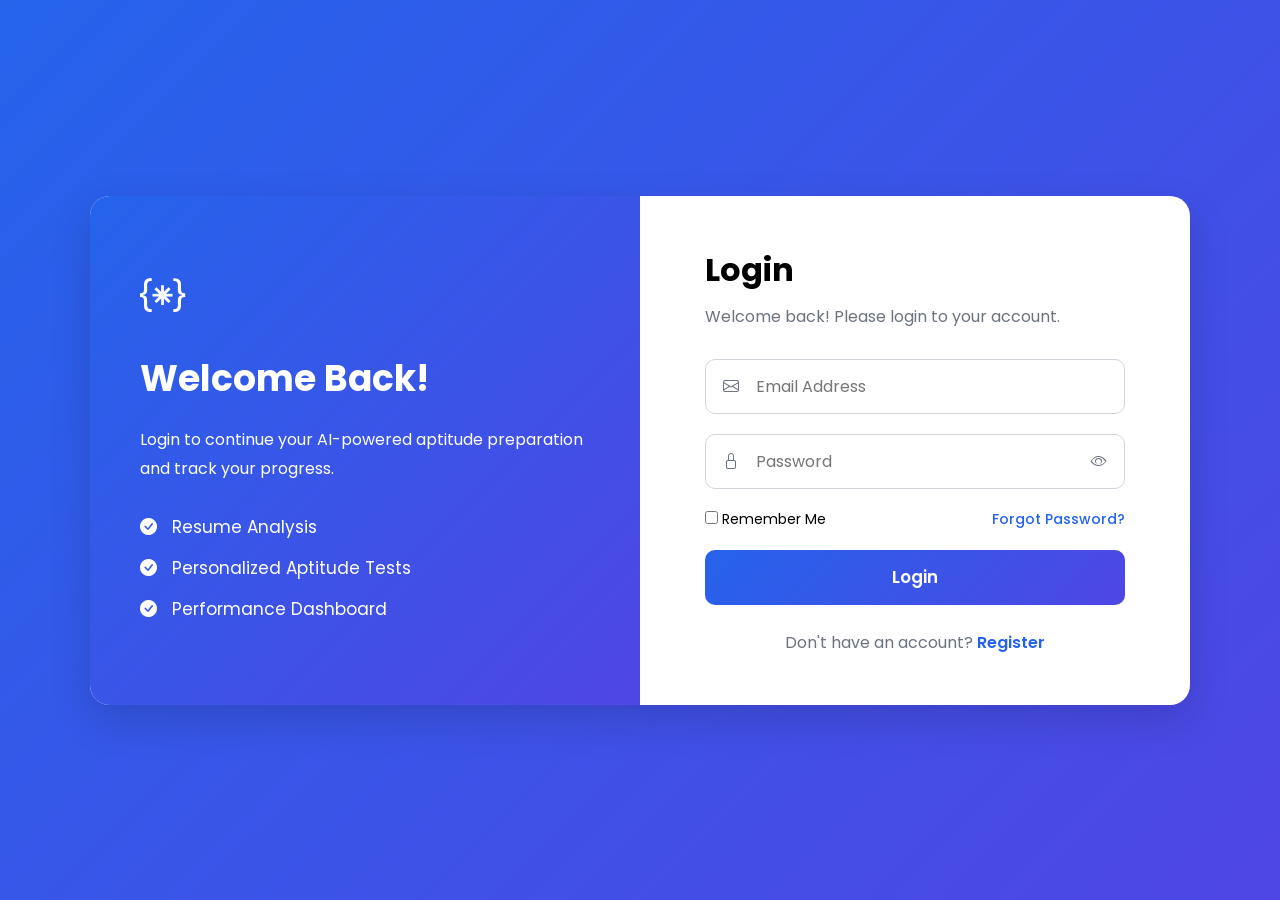
==== frontend/aptitude-test.html @ 39b8fb51 "Complete frontend of Resume Based Aptitude Test project" ====
<!DOCTYPE html>
<html lang="en">

<head>

    <meta charset="UTF-8">

    <meta name="viewport"
          content="width=device-width, initial-scale=1.0">

    <title>Aptitude Test | AptiResume AI</title>

    <!-- Google Font -->

    <link rel="preconnect"
          href="https://fonts.googleapis.com">

    <link rel="preconnect"
          href="https://fonts.gstatic.com"
          crossorigin>

    <link href="https://fonts.googleapis.com/css2?family=Poppins:wght@300;400;500;600;700&display=swap"
          rel="stylesheet">

    <!-- CSS -->

    <link rel="stylesheet"
          href="css/aptitude-test.css">

</head>

<body>

    <div class="test-container">

        <div class="test-box">

            <h1>Aptitude Test</h1>

            <p id="userName">

                Welcome

            </p>

            <div class="timer">

                Time Left:
                <span id="time">

                    30:00

                </span>

            </div>

            <div class="progress">

                Question

                <span id="questionNumber">

                    1

                </span>

                of

                <span id="totalQuestions">

                    10

                </span>

            </div>

            <h2 id="question">

                Loading Question...

            </h2>

            <div class="options">

                <button class="option">Option 1</button>

                <button class="option">Option 2</button>

                <button class="option">Option 3</button>

                <button class="option">Option 4</button>

            </div>

            <div class="navigation">

    <button id="prevBtn">

        Previous

    </button>

    <button id="submitBtn">

        Submit Test

    </button>

    <button id="nextBtn">

        Next

    </button>

</div>

        </div>

    </div>

    <script src="js/aptitude-test.js"></script>

</body>

</html>
---- frontend/css/aptitude-test.css ----
/* =========================================
   RESET
========================================= */

*{
    margin:0;
    padding:0;
    box-sizing:border-box;
    font-family:'Poppins',sans-serif;
}

body{

    background:linear-gradient(135deg,#2563eb,#4f46e5);

    min-height:100vh;

    display:flex;

    justify-content:center;

    align-items:center;

    padding:40px;

}

/* =========================================
   TEST CONTAINER
========================================= */

.test-container{

    width:100%;
    max-width:900px;

}

.test-box{

    background:#ffffff;

    border-radius:20px;

    padding:50px;

    box-shadow:0 15px 40px rgba(0,0,0,.15);

}

.test-box h1{

    color:#111827;

    margin-bottom:10px;

}

#userName{

    color:#6b7280;

    margin-bottom:30px;

}

.timer{

    background:#dbeafe;

    color:#2563eb;

    display:inline-block;

    padding:10px 20px;

    border-radius:30px;

    font-weight:600;

    margin-bottom:25px;

}

.progress{

    margin-bottom:25px;

    font-weight:600;

    color:#374151;

}

#question{

    margin-bottom:30px;

    color:#111827;

}
/* =========================================
   OPTIONS
========================================= */

.options{

    display:flex;

    flex-direction:column;

    gap:15px;

}

.option{

    border:2px solid #d1d5db;

    background:#ffffff;

    border-radius:10px;

    padding:15px;

    text-align:left;

    cursor:pointer;

    transition:.3s;

    font-size:16px;

}

.option:hover{

    background:#dbeafe;

    border-color:#2563eb;

}
.option.selected{

    background:#2563eb;

    color:white;

    border-color:#2563eb;

}

/* =========================================
   NAVIGATION
========================================= */

.navigation{

    display:flex;

    justify-content:space-between;

    margin-top:40px;

}

.navigation button{

    background:linear-gradient(135deg,#2563eb,#4f46e5);

    color:white;

    border:none;

    border-radius:10px;

    padding:14px 30px;

    cursor:pointer;

    font-size:16px;

    font-weight:600;

    transition:.3s;

}

.navigation button:hover{

    transform:translateY(-3px);

    box-shadow:0 12px 25px rgba(37,99,235,.35);

}
/* =========================================
   SUBMIT BUTTON
========================================= */

#submitBtn{

    background:#10b981;

}

#submitBtn:hover{

    box-shadow:0 12px 25px rgba(16,185,129,.35);

}
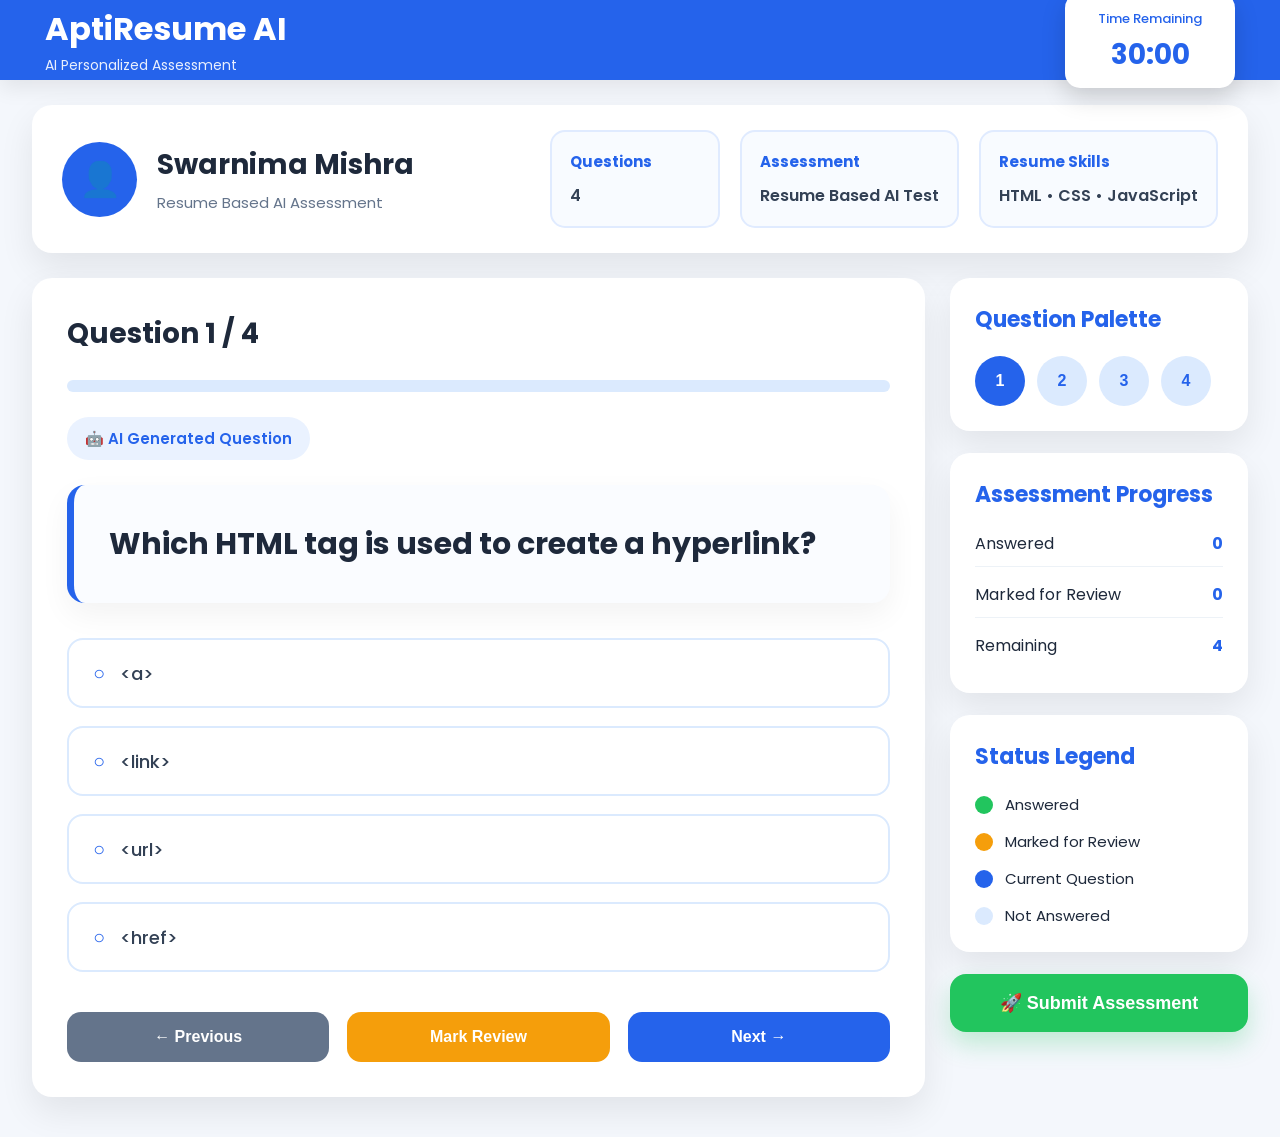
==== commit 4dfa7d1f: "Added AI result dashboard" ====
--- a/frontend/aptitude-test.html
+++ b/frontend/aptitude-test.html
@@ -31,95 +31,396 @@
 
 <body>
 
-    <div class="test-container">
-
-        <div class="test-box">
-
-            <h1>Aptitude Test</h1>
-
-            <p id="userName">
-
-                Welcome
+    <!-- ===========================
+            HEADER
+    ============================ -->
+
+    <header class="test-header">
+
+        <div class="logo">
+
+            <h1>AptiResume AI</h1>
+
+            <p>AI Personalized Assessment</p>
+
+        </div>
+
+        <div class="timer-container">
+
+            <span>Time Remaining</span>
+
+            <h2 id="timer">30:00</h2>
+
+        </div>
+
+    </header>
+
+
+
+    <!-- ===========================
+            CANDIDATE INFO
+    ============================ -->
+
+    <section class="candidate-card">
+
+        <div class="candidate-left">
+
+            <div class="profile-circle">
+
+                👤
+
+            </div>
+
+            <div>
+
+                <h2 id="candidateName">
+
+                    Swarnima Mishra
+
+                </h2>
+
+                <p>
+
+                    Resume Based AI Assessment
+
+                </p>
+
+            </div>
+
+        </div>
+
+
+        <div class="candidate-right">
+
+            <div class="info-box">
+
+                <h4>Questions</h4>
+
+                <span id="totalQuestions">
+
+                    15
+
+                </span>
+
+            </div>
+
+            <div class="info-box">
+
+                <h4>Assessment</h4>
+<span id="difficulty">
+    Resume Based AI Test
+</span>
+
+            </div>
+
+            <div class="info-box">
+
+                <h4>Resume Skills</h4>
+
+                <span id="skills">
+
+                    HTML • CSS • JavaScript
+
+                </span>
+
+            </div>
+
+        </div>
+
+    </section>
+
+
+
+    <!-- ===========================
+            MAIN CONTAINER
+    ============================ -->
+
+    <main class="assessment-container">
+
+
+
+        <!-- ===========================
+                LEFT PANEL
+        ============================ -->
+
+        <section class="left-panel">
+
+
+            <div class="question-top">
+
+                <div>
+
+                    <h3>
+
+                        Question
+
+                        <span id="questionNumber">
+
+                            1
+
+                        </span>
+
+                        /
+
+                        <span id="questionCount">
+
+                            15
+
+                        </span>
+
+                    </h3>
+
+                </div>
+
+            </div>
+
+
+            <!-- Progress -->
+
+            <div class="progress-section">
+
+                <div class="progress-bar">
+
+                    <div id="progressFill"></div>
+
+                </div>
+
+            </div>
+
+
+
+            <!-- AI Badge -->
+
+            <div class="ai-badge">
+
+                🤖 AI Generated Question
+
+            </div>
+
+
+
+            <!-- Question Card -->
+
+            <div class="question-card">
+
+                <h2 id="questionText">
+
+                    Loading Question...
+
+                </h2>
+
+            </div>
+
+
+
+            <!-- Options -->
+
+            <div id="optionsContainer" class="options">
+
+                <!-- JS will generate options -->
+
+            </div>
+
+
+
+            <!-- Navigation -->
+
+            <div class="navigation">
+
+                <button id="prevBtn">
+
+                    ← Previous
+
+                </button>
+
+                <button id="reviewBtn">
+
+                    Mark Review
+
+                </button>
+
+                <button id="nextBtn">
+
+                    Next →
+
+                </button>
+
+            </div>
+
+        </section>
+
+
+
+        <!-- ===========================
+                RIGHT PANEL
+        ============================ -->
+
+        <aside class="right-panel">
+
+                        <!-- ===========================
+                    QUESTION PALETTE
+            ============================ -->
+
+            <div class="sidebar-card">
+
+                <h3>Question Palette</h3>
+
+                <div id="questionPalette">
+
+                    <!-- Generated by JavaScript -->
+
+                </div>
+
+            </div>
+
+
+            <!-- ===========================
+                    PROGRESS SUMMARY
+            ============================ -->
+
+            <div class="sidebar-card">
+
+                <h3>Assessment Progress</h3>
+
+                <div class="progress-summary">
+
+                    <div class="summary-item">
+
+                        <span>Answered</span>
+
+                        <span id="answeredCount">0</span>
+
+                    </div>
+
+                    <div class="summary-item">
+
+                        <span>Marked for Review</span>
+
+                        <span id="reviewCount">0</span>
+
+                    </div>
+
+                    <div class="summary-item">
+
+                        <span>Remaining</span>
+
+                        <span id="remainingCount">15</span>
+
+                    </div>
+
+                </div>
+
+            </div>
+
+
+            <!-- ===========================
+                    LEGEND
+            ============================ -->
+
+            <div class="sidebar-card">
+
+                <h3>Status Legend</h3>
+
+                <div class="legend">
+
+                    <div class="legend-item">
+
+                        <span class="legend-color answered"></span>
+
+                        <span>Answered</span>
+
+                    </div>
+
+                    <div class="legend-item">
+
+                        <span class="legend-color review"></span>
+
+                        <span>Marked for Review</span>
+
+                    </div>
+
+                    <div class="legend-item">
+
+                        <span class="legend-color current"></span>
+
+                        <span>Current Question</span>
+
+                    </div>
+
+                    <div class="legend-item">
+
+                        <span class="legend-color unanswered"></span>
+
+                        <span>Not Answered</span>
+
+                    </div>
+
+                </div>
+
+            </div>
+
+
+            <!-- ===========================
+                    SUBMIT BUTTON
+            ============================ -->
+
+            <button id="submitBtn">
+
+                🚀 Submit Assessment
+
+            </button>
+
+        </aside>
+
+    </main>
+
+
+
+    <!-- ===========================
+            SUBMIT MODAL
+    ============================ -->
+
+    <div id="submitModal" class="modal">
+
+        <div class="modal-content">
+
+            <h2>
+
+                Submit Assessment?
+
+            </h2>
+
+            <p>
+
+                Please review your answers before submitting.
 
             </p>
 
-            <div class="timer">
-
-                Time Left:
-                <span id="time">
-
-                    30:00
-
-                </span>
-
-            </div>
-
-            <div class="progress">
-
-                Question
-
-                <span id="questionNumber">
-
-                    1
-
-                </span>
-
-                of
-
-                <span id="totalQuestions">
-
-                    10
-
-                </span>
-
-            </div>
-
-            <h2 id="question">
-
-                Loading Question...
-
-            </h2>
-
-            <div class="options">
-
-                <button class="option">Option 1</button>
-
-                <button class="option">Option 2</button>
-
-                <button class="option">Option 3</button>
-
-                <button class="option">Option 4</button>
-
-            </div>
-
-            <div class="navigation">
-
-    <button id="prevBtn">
-
-        Previous
-
-    </button>
-
-    <button id="submitBtn">
-
-        Submit Test
-
-    </button>
-
-    <button id="nextBtn">
-
-        Next
-
-    </button>
-
-</div>
+            <div class="modal-buttons">
+
+                <button id="cancelSubmit">
+
+                    Continue Test
+
+                </button>
+
+                <button id="confirmSubmit">
+
+                    Submit
+
+                </button>
+
+            </div>
 
         </div>
 
     </div>
 
+
+
     <script src="js/aptitude-test.js"></script>
 
 </body>
 
+</html>
 </html>
--- a/frontend/css/aptitude-test.css
+++ b/frontend/css/aptitude-test.css
@@ -1,210 +1,1169 @@
-/* =========================================
-   RESET
-========================================= */
+/* ==========================================
+   AptiResume AI - Aptitude Test
+   Professional UI
+========================================== */
+
+@import url('https://fonts.googleapis.com/css2?family=Poppins:wght@300;400;500;600;700;800&display=swap');
 
 *{
     margin:0;
     padding:0;
     box-sizing:border-box;
+}
+
+body{
     font-family:'Poppins',sans-serif;
-}
-
-body{
-
-    background:linear-gradient(135deg,#2563eb,#4f46e5);
-
-    min-height:100vh;
-
-    display:flex;
+    background:#f4f7fc;
+    color:#1e293b;
+}
+
+/* ================= HEADER ================= */
+
+.test-header{
+    height:80px;
+    background:#2563eb;
+    color:white;
+
+    display:flex;
+    justify-content:space-between;
+    align-items:center;
+
+    padding:0 45px;
+
+    box-shadow:0 8px 20px rgba(0,0,0,.08);
+}
+
+.logo h1{
+    font-size:32px;
+    font-weight:700;
+}
+
+.logo p{
+    font-size:14px;
+    opacity:.9;
+    margin-top:2px;
+}
+
+.timer-container{
+    background:white;
+    color:#2563eb;
+
+    padding:12px 28px;
+
+    border-radius:15px;
+
+    text-align:center;
+
+    min-width:170px;
+
+    box-shadow:0 10px 25px rgba(0,0,0,.15);
+}
+
+.timer-container span{
+    font-size:13px;
+    font-weight:500;
+}
+
+.timer-container h2{
+    margin-top:4px;
+    font-size:28px;
+}
+
+/* ================= Candidate Card ================= */
+
+.candidate-card{
+
+    width:95%;
+
+    margin:25px auto;
+
+    background:white;
+
+    border-radius:20px;
+
+    padding:25px 30px;
+
+    display:flex;
+
+    justify-content:space-between;
+
+    align-items:center;
+
+    box-shadow:0 15px 35px rgba(0,0,0,.08);
+
+}
+
+.candidate-left{
+
+    display:flex;
+
+    align-items:center;
+
+    gap:20px;
+
+}
+
+.profile-circle{
+
+    width:75px;
+
+    height:75px;
+
+    background:#2563eb;
+
+    border-radius:50%;
+
+    display:flex;
+
+    align-items:center;
 
     justify-content:center;
 
+    color:white;
+
+    font-size:34px;
+
+    font-weight:bold;
+
+}
+
+.candidate-left h2{
+
+    font-size:28px;
+
+    margin-bottom:5px;
+
+}
+
+.candidate-left p{
+
+    color:#64748b;
+
+    font-size:15px;
+
+}
+
+.candidate-right{
+
+    display:flex;
+
+    gap:20px;
+
+}
+
+.info-box{
+
+    background:#f8fbff;
+
+    border:2px solid #e0ebff;
+
+    border-radius:15px;
+
+    padding:18px;
+
+    min-width:170px;
+
+    transition:.3s;
+
+}
+
+.info-box:hover{
+
+    transform:translateY(-4px);
+
+    box-shadow:0 12px 20px rgba(37,99,235,.10);
+
+}
+
+.info-box h4{
+
+    color:#2563eb;
+
+    margin-bottom:10px;
+
+    font-size:15px;
+
+}
+
+.info-box span{
+
+    font-weight:600;
+
+    color:#334155;
+
+}
+
+/* ================= Main Layout ================= */
+
+.assessment-container{
+
+    width:95%;
+
+    margin:auto;
+
+    display:grid;
+
+    grid-template-columns:3fr 1fr;
+
+    gap:25px;
+
+    padding-bottom:40px;
+
+}
+
+/* ================= Left Panel ================= */
+
+.left-panel{
+
+    background:white;
+
+    border-radius:20px;
+
+    padding:35px;
+
+    box-shadow:0 15px 35px rgba(0,0,0,.08);
+
+}
+
+.question-top{
+
+    display:flex;
+
+    justify-content:space-between;
+
     align-items:center;
 
-    padding:40px;
-
-}
-
-/* =========================================
-   TEST CONTAINER
-========================================= */
-
-.test-container{
+}
+
+.question-top h3{
+
+    font-size:28px;
+
+}
+
+.progress-section{
+
+    margin:25px 0;
+
+}
+
+.progress-bar{
 
     width:100%;
-    max-width:900px;
-
-}
-
-.test-box{
-
-    background:#ffffff;
+
+    height:12px;
+
+    background:#dbeafe;
+
+    border-radius:30px;
+
+    overflow:hidden;
+
+}
+
+#progressFill{
+
+    width:10%;
+
+    height:100%;
+
+    background:#2563eb;
+
+    border-radius:30px;
+
+    transition:.4s;
+
+}
+
+/* ================= AI Badge ================= */
+
+.ai-badge{
+
+    display:inline-block;
+
+    background:#eaf2ff;
+
+    color:#2563eb;
+
+    padding:10px 18px;
+
+    border-radius:25px;
+
+    font-size:15px;
+
+    font-weight:600;
+
+    margin-bottom:25px;
+
+}
+
+/* ==========================================
+   QUESTION CARD
+========================================== */
+
+.question-card{
+
+    background:#fafcff;
+
+    border-left:7px solid #2563eb;
+
+    border-radius:18px;
+
+    padding:35px;
+
+    margin-bottom:35px;
+
+    box-shadow:0 12px 30px rgba(0,0,0,.05);
+
+    transition:.3s;
+
+}
+
+.question-card:hover{
+
+    transform:translateY(-3px);
+
+}
+
+.question-card h2{
+
+    font-size:30px;
+
+    line-height:1.6;
+
+    font-weight:700;
+
+    color:#1e293b;
+
+}
+
+
+/* ==========================================
+   OPTIONS
+========================================== */
+
+.options{
+
+    display:flex;
+
+    flex-direction:column;
+
+    gap:18px;
+
+}
+
+
+/* Each Option */
+
+.option{
+
+    width:100%;
+
+    background:white;
+
+    border:2px solid #dbeafe;
+
+    border-radius:16px;
+
+    padding:18px 24px;
+
+    cursor:pointer;
+
+    font-size:18px;
+
+    font-weight:500;
+
+    color:#334155;
+
+    transition:.3s;
+
+    position:relative;
+
+}
+
+
+/* Circle */
+
+.option::before{
+
+    content:"○";
+
+    color:#2563eb;
+
+    margin-right:15px;
+
+    font-size:20px;
+
+}
+
+
+/* Hover */
+
+.option:hover{
+
+    background:#2563eb;
+
+    color:white;
+
+    border-color:#2563eb;
+
+    transform:translateX(8px);
+
+    box-shadow:0 12px 25px rgba(37,99,235,.20);
+
+}
+
+.option:hover::before{
+
+    color:white;
+
+}
+
+
+/* Selected */
+
+.option.active{
+
+    background:#2563eb;
+
+    color:white;
+
+    border-color:#2563eb;
+
+    box-shadow:0 12px 25px rgba(37,99,235,.30);
+
+}
+
+.option.active::before{
+
+    content:"●";
+
+    color:white;
+
+}
+
+
+/* ==========================================
+   NAVIGATION
+========================================== */
+
+.navigation{
+
+    display:flex;
+
+    justify-content:space-between;
+
+    gap:18px;
+
+    margin-top:40px;
+
+}
+
+
+/* Common Button */
+
+.navigation button{
+
+    flex:1;
+
+    border:none;
+
+    border-radius:14px;
+
+    padding:16px;
+
+    font-size:16px;
+
+    font-weight:600;
+
+    cursor:pointer;
+
+    transition:.3s;
+
+}
+
+
+/* Previous */
+
+#prevBtn{
+
+    background:#64748b;
+
+    color:white;
+
+}
+
+
+/* Review */
+
+#reviewBtn{
+
+    background:#f59e0b;
+
+    color:white;
+
+}
+
+
+/* Next */
+
+#nextBtn{
+
+    background:#2563eb;
+
+    color:white;
+
+}
+
+
+/* Hover */
+
+.navigation button:hover{
+
+    transform:translateY(-4px);
+
+    box-shadow:0 12px 25px rgba(0,0,0,.15);
+
+}
+
+
+/* Disabled */
+
+.navigation button:disabled{
+
+    opacity:.5;
+
+    cursor:not-allowed;
+
+    transform:none;
+
+    box-shadow:none;
+
+}
+/* ==========================================
+   RIGHT PANEL
+========================================== */
+
+.right-panel{
+
+    display:flex;
+
+    flex-direction:column;
+
+    gap:22px;
+
+    position:sticky;
+
+    top:20px;
+
+    height:fit-content;
+
+}
+
+
+/* ==========================================
+   SIDEBAR CARD
+========================================== */
+
+.sidebar-card{
+
+    background:white;
 
     border-radius:20px;
 
-    padding:50px;
-
-    box-shadow:0 15px 40px rgba(0,0,0,.15);
-
-}
-
-.test-box h1{
-
-    color:#111827;
-
-    margin-bottom:10px;
-
-}
-
-#userName{
-
-    color:#6b7280;
+    padding:25px;
+
+    box-shadow:0 15px 35px rgba(0,0,0,.08);
+
+}
+
+.sidebar-card h3{
+
+    color:#2563eb;
+
+    font-size:22px;
+
+    margin-bottom:20px;
+
+}
+
+
+/* ==========================================
+   QUESTION PALETTE
+========================================== */
+
+#questionPalette{
+
+    display:grid;
+
+    grid-template-columns:repeat(5,1fr);
+
+    gap:12px;
+
+}
+
+
+/* Question Number Button */
+
+.palette-btn{
+
+    width:50px;
+
+    height:50px;
+
+    border:none;
+
+    border-radius:50%;
+
+    background:#dbeafe;
+
+    color:#2563eb;
+
+    font-weight:700;
+
+    font-size:16px;
+
+    cursor:pointer;
+
+    transition:.3s;
+
+}
+
+.palette-btn:hover{
+
+    background:#2563eb;
+
+    color:white;
+
+    transform:scale(1.08);
+
+}
+
+
+/* Current */
+
+.palette-btn.active{
+
+    background:#2563eb;
+
+    color:white;
+
+}
+
+
+/* Answered */
+
+.palette-btn.answered{
+
+    background:#22c55e;
+
+    color:white;
+
+}
+
+
+/* Review */
+
+.palette-btn.review{
+
+    background:#f59e0b;
+
+    color:white;
+
+}
+
+
+/* ==========================================
+   PROGRESS SUMMARY
+========================================== */
+
+.progress-summary{
+
+    display:flex;
+
+    flex-direction:column;
+
+    gap:15px;
+
+}
+
+.summary-item{
+
+    display:flex;
+
+    justify-content:space-between;
+
+    align-items:center;
+
+    font-size:16px;
+
+    padding-bottom:10px;
+
+    border-bottom:1px solid #edf2f7;
+
+}
+
+.summary-item:last-child{
+
+    border:none;
+
+}
+
+.summary-item span:last-child{
+
+    font-weight:700;
+
+    color:#2563eb;
+
+}
+
+
+/* ==========================================
+   LEGEND
+========================================== */
+
+.legend{
+
+    display:flex;
+
+    flex-direction:column;
+
+    gap:14px;
+
+}
+
+.legend-item{
+
+    display:flex;
+
+    align-items:center;
+
+    gap:12px;
+
+    font-size:15px;
+
+}
+
+.legend-color{
+
+    width:18px;
+
+    height:18px;
+
+    border-radius:50%;
+
+}
+
+.legend-color.answered{
+
+    background:#22c55e;
+
+}
+
+.legend-color.review{
+
+    background:#f59e0b;
+
+}
+
+.legend-color.current{
+
+    background:#2563eb;
+
+}
+
+.legend-color.unanswered{
+
+    background:#dbeafe;
+
+}
+
+
+/* ==========================================
+   SUBMIT BUTTON
+========================================== */
+
+#submitBtn{
+
+    width:100%;
+
+    background:#22c55e;
+
+    color:white;
+
+    border:none;
+
+    border-radius:16px;
+
+    padding:18px;
+
+    font-size:18px;
+
+    font-weight:700;
+
+    cursor:pointer;
+
+    transition:.3s;
+
+    box-shadow:0 12px 25px rgba(34,197,94,.25);
+
+}
+
+#submitBtn:hover{
+
+    background:#16a34a;
+
+    transform:translateY(-3px);
+
+}
+
+
+/* ==========================================
+   MODAL
+========================================== */
+
+.modal{
+
+    display:none;
+
+    position:fixed;
+
+    top:0;
+
+    left:0;
+
+    width:100%;
+
+    height:100%;
+
+    background:rgba(0,0,0,.45);
+
+    justify-content:center;
+
+    align-items:center;
+
+    z-index:1000;
+
+}
+
+.modal-content{
+
+    background:white;
+
+    width:420px;
+
+    border-radius:20px;
+
+    padding:35px;
+
+    text-align:center;
+
+    box-shadow:0 20px 40px rgba(0,0,0,.20);
+
+}
+
+.modal-content h2{
+
+    margin-bottom:15px;
+
+}
+
+.modal-content p{
+
+    color:#64748b;
 
     margin-bottom:30px;
 
 }
 
-.timer{
-
-    background:#dbeafe;
-
-    color:#2563eb;
-
-    display:inline-block;
-
-    padding:10px 20px;
-
-    border-radius:30px;
+.modal-buttons{
+
+    display:flex;
+
+    gap:15px;
+
+}
+
+.modal-buttons button{
+
+    flex:1;
+
+    padding:14px;
+
+    border:none;
+
+    border-radius:12px;
+
+    cursor:pointer;
 
     font-weight:600;
 
-    margin-bottom:25px;
-
-}
-
-.progress{
-
-    margin-bottom:25px;
-
-    font-weight:600;
-
-    color:#374151;
-
-}
-
-#question{
-
-    margin-bottom:30px;
-
-    color:#111827;
-
-}
-/* =========================================
-   OPTIONS
-========================================= */
-
-.options{
-
-    display:flex;
+}
+
+#cancelSubmit{
+
+    background:#64748b;
+
+    color:white;
+
+}
+
+#confirmSubmit{
+
+    background:#22c55e;
+
+    color:white;
+
+}
+/* ==========================================
+   SMOOTH ANIMATIONS
+========================================== */
+
+*{
+    scroll-behavior:smooth;
+}
+
+button,
+.option,
+.palette-btn,
+.info-box,
+.question-card,
+.sidebar-card{
+
+    transition:all .3s ease;
+
+}
+
+
+/* ==========================================
+   CUSTOM SCROLLBAR
+========================================== */
+
+::-webkit-scrollbar{
+
+    width:8px;
+
+}
+
+::-webkit-scrollbar-track{
+
+    background:#eef3fb;
+
+}
+
+::-webkit-scrollbar-thumb{
+
+    background:#2563eb;
+
+    border-radius:20px;
+
+}
+
+::-webkit-scrollbar-thumb:hover{
+
+    background:#1d4ed8;
+
+}
+
+
+/* ==========================================
+   RESPONSIVE - TABLETS
+========================================== */
+
+@media (max-width:1100px){
+
+.test-header{
+
+    padding:20px;
+
+}
+
+.candidate-card{
 
     flex-direction:column;
 
+    align-items:flex-start;
+
+    gap:25px;
+
+}
+
+.candidate-right{
+
+    width:100%;
+
+    display:grid;
+
+    grid-template-columns:repeat(2,1fr);
+
     gap:15px;
 
 }
 
+.assessment-container{
+
+    grid-template-columns:1fr;
+
+}
+
+.right-panel{
+
+    position:relative;
+
+    top:0;
+
+}
+
+}
+
+
+/* ==========================================
+   MOBILE
+========================================== */
+
+@media (max-width:768px){
+
+.test-header{
+
+    flex-direction:column;
+
+    height:auto;
+
+    padding:20px;
+
+    gap:15px;
+
+}
+
+.logo h1{
+
+    font-size:26px;
+
+}
+
+.timer-container{
+
+    width:100%;
+
+}
+
+.candidate-card{
+
+    padding:20px;
+
+}
+
+.candidate-left{
+
+    flex-direction:column;
+
+    text-align:center;
+
+}
+
+.candidate-right{
+
+    grid-template-columns:1fr;
+
+}
+
+.left-panel{
+
+    padding:20px;
+
+}
+
+.question-card{
+
+    padding:20px;
+
+}
+
+.question-card h2{
+
+    font-size:22px;
+
+}
+
 .option{
 
-    border:2px solid #d1d5db;
-
-    background:#ffffff;
-
-    border-radius:10px;
-
-    padding:15px;
-
-    text-align:left;
-
-    cursor:pointer;
-
-    transition:.3s;
-
     font-size:16px;
 
 }
 
-.option:hover{
-
-    background:#dbeafe;
-
-    border-color:#2563eb;
-
-}
-.option.selected{
-
-    background:#2563eb;
-
-    color:white;
-
-    border-color:#2563eb;
-
-}
-
-/* =========================================
-   NAVIGATION
-========================================= */
-
 .navigation{
 
-    display:flex;
-
-    justify-content:space-between;
-
-    margin-top:40px;
+    flex-direction:column;
 
 }
 
 .navigation button{
 
-    background:linear-gradient(135deg,#2563eb,#4f46e5);
-
-    color:white;
-
-    border:none;
-
-    border-radius:10px;
-
-    padding:14px 30px;
-
-    cursor:pointer;
-
-    font-size:16px;
-
-    font-weight:600;
-
-    transition:.3s;
-
-}
-
-.navigation button:hover{
-
-    transform:translateY(-3px);
-
-    box-shadow:0 12px 25px rgba(37,99,235,.35);
-
-}
-/* =========================================
-   SUBMIT BUTTON
-========================================= */
-
-#submitBtn{
-
-    background:#10b981;
-
-}
-
-#submitBtn:hover{
-
-    box-shadow:0 12px 25px rgba(16,185,129,.35);
+    width:100%;
+
+}
+
+#questionPalette{
+
+    grid-template-columns:repeat(5,1fr);
+
+}
+
+}
+
+
+/* ==========================================
+   SMALL MOBILE
+========================================== */
+
+@media (max-width:500px){
+
+.logo h1{
+
+    font-size:22px;
+
+}
+
+.question-top h3{
+
+    font-size:22px;
+
+}
+
+.profile-circle{
+
+    width:60px;
+
+    height:60px;
+
+    font-size:26px;
+
+}
+
+.timer-container h2{
+
+    font-size:22px;
+
+}
+
+.question-card h2{
+
+    font-size:20px;
+
+}
+
+.option{
+
+    padding:14px;
+
+}
+
+.palette-btn{
+
+    width:42px;
+
+    height:42px;
+
+}
 
 }
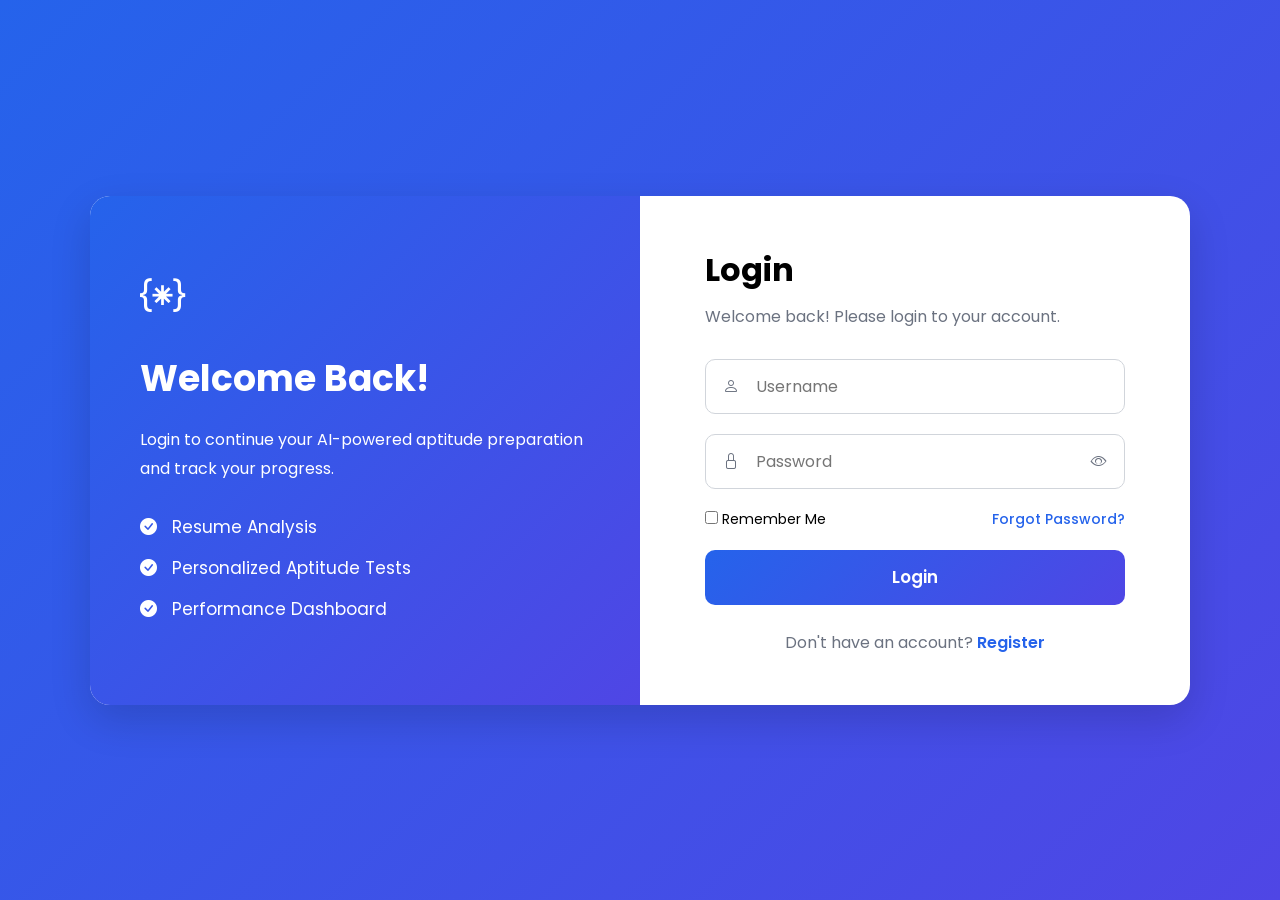
==== commit f1d2d636: "Update final year project" ====
--- a/frontend/aptitude-test.html
+++ b/frontend/aptitude-test.html
@@ -75,7 +75,7 @@
 
                 <h2 id="candidateName">
 
-                    Swarnima Mishra
+                    Loading profile...
 
                 </h2>
 
@@ -418,9 +418,10 @@
 
 
 
+    <script src="js/auth.js"></script>
     <script src="js/aptitude-test.js"></script>
 
 </body>
 
 </html>
-</html>+</html>
